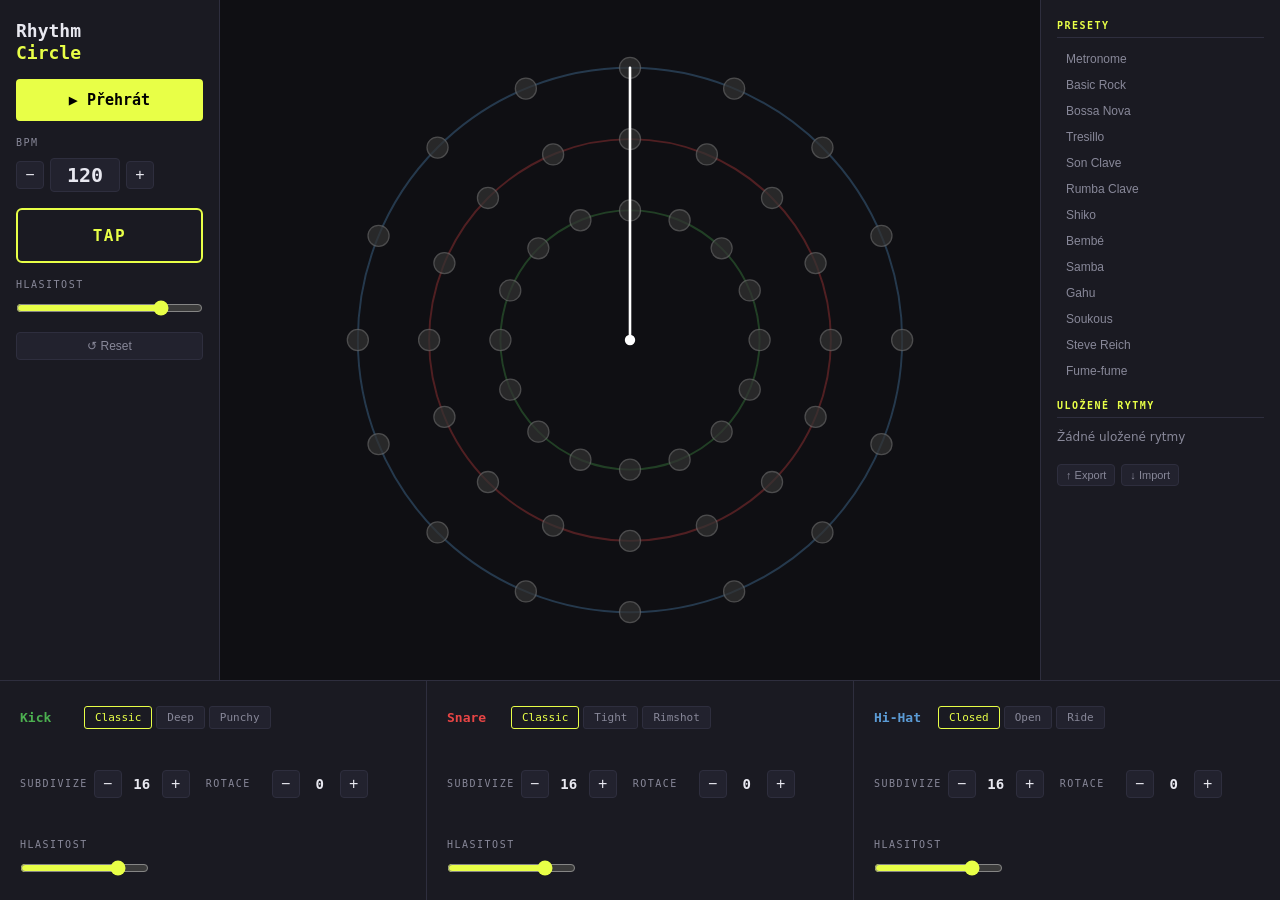
==== index.html @ 2ae98b29 "Rhythm Circle 1.0.0" ====
<!DOCTYPE html>
<html lang="cs">
<head>
  <meta charset="UTF-8">
  <meta name="viewport" content="width=device-width, initial-scale=1.0">
  <title>Rhythm Circle</title>
  <link rel="stylesheet" href="style.css">
</head>
<body>

<div id="app">

  <!-- THREE-COLUMN LAYOUT -->
  <div id="main-layout">

    <!-- LEFT PANEL -->
    <aside id="left-panel">
      <h1 class="app-title">Rhythm<br><span>Circle</span></h1>

      <button id="btn-play-stop" class="btn-primary btn-large">▶ Přehrát</button>

      <div class="control-group">
        <label class="control-label">BPM</label>
        <div class="bpm-row">
          <button id="btn-bpm-minus" class="btn-icon">−</button>
          <input id="bpm-input" type="number" min="20" max="300" value="120">
          <button id="btn-bpm-plus" class="btn-icon">+</button>
        </div>
      </div>

      <button id="btn-tap" class="btn-tap">TAP</button>

      <div class="control-group">
        <label class="control-label">Hlasitost</label>
        <input id="master-volume" type="range" min="0" max="1" step="0.01" value="0.8">
      </div>

      <button id="btn-reset" class="btn-secondary">↺ Reset</button>
    </aside>

    <!-- CENTER: SVG SEQUENCER -->
    <main id="sequencer-area">
      <svg id="sequencer-svg" viewBox="0 0 500 500" xmlns="http://www.w3.org/2000/svg"
           role="application" aria-label="Cirkulární sekvencer">

        <!-- Track circles -->
        <g id="circle-tracks">
          <circle cx="250" cy="250" r="210" class="track-circle track-hihat"/>
          <circle cx="250" cy="250" r="155" class="track-circle track-snare"/>
          <circle cx="250" cy="250" r="100" class="track-circle track-kick"/>
        </g>

        <!-- Beat node groups (populated by JS) -->
        <g id="beats-hihat" class="beats-group"></g>
        <g id="beats-snare" class="beats-group"></g>
        <g id="beats-kick" class="beats-group"></g>

        <!-- Playhead -->
        <line id="playhead" x1="250" y1="250" x2="250" y2="40"
              stroke="white" stroke-width="2" stroke-linecap="round"/>
        <circle cx="250" cy="250" r="4" fill="white"/>

      </svg>
    </main>

    <!-- RIGHT PANEL -->
    <aside id="right-panel">
      <section class="panel-section">
        <h2 class="panel-heading">Presety</h2>
        <div id="presets-list"></div>
      </section>

      <section class="panel-section">
        <h2 class="panel-heading">Uložené rytmy</h2>
        <div id="saved-rhythms-list"></div>
        <div class="import-export-row">
          <button id="btn-export" class="btn-secondary btn-sm">↑ Export</button>
          <button id="btn-import" class="btn-secondary btn-sm">↓ Import</button>
          <input id="import-file" type="file" accept=".json" style="display:none">
        </div>
      </section>
    </aside>

  </div><!-- /main-layout -->

  <!-- BOTTOM PANEL: INSTRUMENT CONTROLS -->
  <div id="bottom-panel">
    <div id="instrument-tabs">
      <button id="tab-kick"  class="tab-btn tab-active" data-target="panel-kick">Kick</button>
      <button id="tab-snare" class="tab-btn" data-target="panel-snare">Snare</button>
      <button id="tab-hihat" class="tab-btn" data-target="panel-hihat">Hi-Hat</button>
    </div>

    <div id="instrument-panels">

      <div id="panel-kick"  class="instrument-panel panel-active" data-instrument="kick">
        <h3 class="inst-name inst-kick">Kick</h3>
        <div class="sound-selector">
          <button id="kick-sound-0" class="btn-sound sound-active" data-index="0">Classic</button>
          <button id="kick-sound-1" class="btn-sound" data-index="1">Deep</button>
          <button id="kick-sound-2" class="btn-sound" data-index="2">Punchy</button>
        </div>
        <div class="subdiv-row">
          <span class="control-label">Subdivize</span>
          <button id="kick-subs-minus" class="btn-icon">−</button>
          <span id="kick-subs-display" class="num-display">16</span>
          <button id="kick-subs-plus"  class="btn-icon">+</button>
        </div>
        <div class="subdiv-row">
          <span class="control-label">Rotace</span>
          <button id="kick-rot-minus" class="btn-icon">−</button>
          <span id="kick-rot-display" class="num-display">0</span>
          <button id="kick-rot-plus"  class="btn-icon">+</button>
        </div>
        <div class="control-group">
          <label class="control-label">Hlasitost</label>
          <input id="kick-volume" type="range" min="0" max="1" step="0.01" value="0.8">
        </div>
      </div>

      <div id="panel-snare" class="instrument-panel" data-instrument="snare">
        <h3 class="inst-name inst-snare">Snare</h3>
        <div class="sound-selector">
          <button id="snare-sound-0" class="btn-sound sound-active" data-index="0">Classic</button>
          <button id="snare-sound-1" class="btn-sound" data-index="1">Tight</button>
          <button id="snare-sound-2" class="btn-sound" data-index="2">Rimshot</button>
        </div>
        <div class="subdiv-row">
          <span class="control-label">Subdivize</span>
          <button id="snare-subs-minus" class="btn-icon">−</button>
          <span id="snare-subs-display" class="num-display">16</span>
          <button id="snare-subs-plus"  class="btn-icon">+</button>
        </div>
        <div class="subdiv-row">
          <span class="control-label">Rotace</span>
          <button id="snare-rot-minus" class="btn-icon">−</button>
          <span id="snare-rot-display" class="num-display">0</span>
          <button id="snare-rot-plus"  class="btn-icon">+</button>
        </div>
        <div class="control-group">
          <label class="control-label">Hlasitost</label>
          <input id="snare-volume" type="range" min="0" max="1" step="0.01" value="0.8">
        </div>
      </div>

      <div id="panel-hihat" class="instrument-panel" data-instrument="hihat">
        <h3 class="inst-name inst-hihat">Hi-Hat</h3>
        <div class="sound-selector">
          <button id="hihat-sound-0" class="btn-sound sound-active" data-index="0">Closed</button>
          <button id="hihat-sound-1" class="btn-sound" data-index="1">Open</button>
          <button id="hihat-sound-2" class="btn-sound" data-index="2">Ride</button>
        </div>
        <div class="subdiv-row">
          <span class="control-label">Subdivize</span>
          <button id="hihat-subs-minus" class="btn-icon">−</button>
          <span id="hihat-subs-display" class="num-display">16</span>
          <button id="hihat-subs-plus"  class="btn-icon">+</button>
        </div>
        <div class="subdiv-row">
          <span class="control-label">Rotace</span>
          <button id="hihat-rot-minus" class="btn-icon">−</button>
          <span id="hihat-rot-display" class="num-display">0</span>
          <button id="hihat-rot-plus"  class="btn-icon">+</button>
        </div>
        <div class="control-group">
          <label class="control-label">Hlasitost</label>
          <input id="hihat-volume" type="range" min="0" max="1" step="0.01" value="0.8">
        </div>
      </div>

    </div><!-- /instrument-panels -->
  </div><!-- /bottom-panel -->

</div><!-- /app -->

<!-- TOAST CONTAINER -->
<div id="toast-container" aria-live="polite"></div>

<!-- SAVE MODAL -->
<div id="save-modal" class="modal" role="dialog" aria-modal="true" aria-label="Uložit rytmus" hidden>
  <div class="modal-box">
    <h2 class="modal-title">Uložit rytmus</h2>
    <input id="save-modal-name" type="text" placeholder="Název rytmu" autocomplete="off">
    <div class="modal-actions">
      <button id="save-modal-cancel" class="btn-secondary">Zrušit</button>
      <button id="save-modal-confirm" class="btn-primary">Uložit</button>
    </div>
  </div>
</div>

<!-- CONFIRM MODAL -->
<div id="confirm-modal" class="modal" role="dialog" aria-modal="true" hidden>
  <div class="modal-box">
    <p id="confirm-modal-message"></p>
    <div class="modal-actions">
      <button id="confirm-modal-cancel" class="btn-secondary">Zrušit</button>
      <button id="confirm-modal-ok" class="btn-danger">Potvrdit</button>
    </div>
  </div>
</div>

<script src="app.js"></script>
</body>
</html>
---- style.css ----
/* === CSS Custom Properties === */
:root {
  --bg: #0f0f13;
  --surface: #1a1a22;
  --surface2: #22222e;
  --border: #2e2e3e;
  --accent: #e8ff47;
  --accent2: #ff6b6b;
  --accent3: #47d4ff;
  --text: #e8e8f0;
  --text-muted: #888899;

  --kick-color: #4caf50;
  --snare-color: #e84545;
  --hihat-color: #5b9bd5;

  --left-panel-w: 220px;
  --right-panel-w: 240px;
  --bottom-panel-h: 220px;
  --font-mono: 'Space Mono', monospace;
  --font-sans: 'DM Sans', system-ui, sans-serif;
}

* { box-sizing: border-box; margin: 0; padding: 0; }

body {
  background: var(--bg);
  color: var(--text);
  font-family: var(--font-sans);
  font-size: 14px;
  height: 100vh;
  overflow: hidden;
  display: flex;
  flex-direction: column;
}

/* === LAYOUT === */
#app {
  display: flex;
  flex-direction: column;
  height: 100vh;
  overflow: hidden;
}

#main-layout {
  display: grid;
  grid-template-columns: var(--left-panel-w) 1fr var(--right-panel-w);
  flex: 1;
  min-height: 0;
  overflow: hidden;
}

#left-panel, #right-panel {
  background: var(--surface);
  border-right: 1px solid var(--border);
  padding: 20px 16px;
  overflow-y: auto;
  display: flex;
  flex-direction: column;
  gap: 16px;
}

#right-panel {
  border-right: none;
  border-left: 1px solid var(--border);
}

#sequencer-area {
  display: flex;
  align-items: center;
  justify-content: center;
  padding: 16px;
  overflow: hidden;
}

#sequencer-svg {
  max-width: 100%;
  max-height: 100%;
  aspect-ratio: 1;
}

/* === BOTTOM PANEL === */
#bottom-panel {
  background: var(--surface);
  border-top: 1px solid var(--border);
  height: var(--bottom-panel-h);
  display: flex;
  flex-direction: column;
  flex-shrink: 0;
}

#instrument-tabs {
  display: flex;
  border-bottom: 1px solid var(--border);
  flex-shrink: 0;
}

.tab-btn {
  flex: 1;
  padding: 8px;
  background: transparent;
  border: none;
  color: var(--text-muted);
  cursor: pointer;
  font-family: var(--font-mono);
  font-size: 12px;
  letter-spacing: 0.05em;
  border-bottom: 2px solid transparent;
  transition: color 0.2s, border-color 0.2s;
}
.tab-btn.tab-active { color: var(--text); border-bottom-color: var(--accent); }
.tab-btn:hover { color: var(--text); }

#instrument-panels {
  flex: 1;
  overflow: hidden;
  position: relative;
}

.instrument-panel {
  display: none;
  padding: 12px 20px;
  gap: 16px;
  align-items: center;
  flex-wrap: wrap;
  height: 100%;
}
.instrument-panel.panel-active { display: flex; }

/* Desktop: show all 3 panels side by side */
@media (min-width: 1024px) {
  #instrument-tabs { display: none; }
  #instrument-panels { display: flex; }
  .instrument-panel { display: flex; flex: 1; border-right: 1px solid var(--border); }
  .instrument-panel:last-child { border-right: none; }
}

/* === SVG ELEMENTS === */
.track-circle {
  fill: none;
  stroke-width: 1.5;
  opacity: 0.3;
}
.track-kick  { stroke: var(--kick-color); }
.track-snare { stroke: var(--snare-color); }
.track-hihat { stroke: var(--hihat-color); }

/* Beat nodes drawn by JS as <circle> with class .beat-node */
/* Flash effect is implemented via direct SVG attribute manipulation in JS (not CSS animation)
   for reliable cross-browser behavior on SVG elements. */
.beat-node {
  cursor: pointer;
}

#playhead {
  pointer-events: none;
}

/* === CONTROLS === */
.app-title {
  font-family: var(--font-mono);
  font-size: 18px;
  font-weight: 700;
  line-height: 1.2;
  color: var(--text);
}
.app-title span { color: var(--accent); }

.control-label {
  font-family: var(--font-mono);
  font-size: 10px;
  letter-spacing: 0.15em;
  text-transform: uppercase;
  color: var(--text-muted);
  display: block;
  margin-bottom: 6px;
}

.control-group { display: flex; flex-direction: column; gap: 4px; }

.bpm-row {
  display: flex;
  align-items: center;
  gap: 6px;
}

#bpm-input {
  background: var(--surface2);
  border: 1px solid var(--border);
  color: var(--text);
  font-family: var(--font-mono);
  font-size: 20px;
  font-weight: 700;
  text-align: center;
  width: 70px;
  padding: 4px;
  border-radius: 4px;
  -moz-appearance: textfield;
}
#bpm-input::-webkit-inner-spin-button { display: none; }
#bpm-input:focus { outline: 2px solid var(--accent); border-color: transparent; }

.btn-icon {
  background: var(--surface2);
  border: 1px solid var(--border);
  color: var(--text);
  width: 28px;
  height: 28px;
  border-radius: 4px;
  cursor: pointer;
  font-size: 16px;
  display: flex;
  align-items: center;
  justify-content: center;
  transition: background 0.15s;
}
.btn-icon:hover { background: var(--border); }

button { cursor: pointer; }

.btn-primary {
  background: var(--accent);
  color: #000;
  border: none;
  border-radius: 4px;
  font-family: var(--font-mono);
  font-weight: 700;
  font-size: 13px;
  padding: 8px 16px;
  transition: opacity 0.15s;
}
.btn-primary:hover { opacity: 0.85; }
.btn-primary.btn-large { padding: 12px; width: 100%; font-size: 15px; }
.btn-primary.playing { background: var(--accent2); }

.btn-secondary {
  background: var(--surface2);
  border: 1px solid var(--border);
  color: var(--text-muted);
  border-radius: 4px;
  font-size: 12px;
  padding: 6px 12px;
  transition: color 0.15s, border-color 0.15s;
}
.btn-secondary:hover { color: var(--text); border-color: var(--text-muted); }
.btn-secondary.btn-sm { padding: 4px 8px; font-size: 11px; }

.btn-danger {
  background: var(--accent2);
  color: #fff;
  border: none;
  border-radius: 4px;
  font-size: 13px;
  padding: 6px 14px;
}

.btn-tap {
  background: transparent;
  border: 2px solid var(--accent);
  color: var(--accent);
  font-family: var(--font-mono);
  font-weight: 700;
  font-size: 16px;
  padding: 16px;
  border-radius: 6px;
  width: 100%;
  transition: transform 0.1s, background 0.1s;
  letter-spacing: 0.1em;
}
.btn-tap:hover { background: rgba(232,255,71,0.08); }
.btn-tap.tapping {
  transform: scale(1.05);
  background: rgba(232,255,71,0.15);
}

input[type="range"] {
  width: 100%;
  accent-color: var(--accent);
}

/* === INSTRUMENT PANEL === */
.inst-name {
  font-family: var(--font-mono);
  font-size: 13px;
  font-weight: 700;
  min-width: 48px;
}
.inst-kick  { color: var(--kick-color); }
.inst-snare { color: var(--snare-color); }
.inst-hihat { color: var(--hihat-color); }

.sound-selector { display: flex; gap: 4px; }

.btn-sound {
  background: var(--surface2);
  border: 1px solid var(--border);
  color: var(--text-muted);
  padding: 4px 10px;
  border-radius: 3px;
  font-size: 11px;
  font-family: var(--font-mono);
  transition: all 0.15s;
}
.btn-sound.sound-active {
  background: var(--surface);
  border-color: var(--accent);
  color: var(--accent);
}

.subdiv-row {
  display: flex;
  align-items: center;
  gap: 6px;
}
.subdiv-row .control-label { margin: 0; min-width: 60px; }

.num-display {
  font-family: var(--font-mono);
  font-size: 14px;
  font-weight: 700;
  min-width: 28px;
  text-align: center;
  color: var(--text);
}

/* === RIGHT PANEL === */
.panel-section { display: flex; flex-direction: column; gap: 8px; }
.panel-heading {
  font-family: var(--font-mono);
  font-size: 10px;
  letter-spacing: 0.15em;
  text-transform: uppercase;
  color: var(--accent);
  padding-bottom: 6px;
  border-bottom: 1px solid var(--border);
}

.preset-btn {
  display: block;
  width: 100%;
  text-align: left;
  background: transparent;
  border: 1px solid transparent;
  border-radius: 3px;
  color: var(--text-muted);
  font-size: 12px;
  padding: 5px 8px;
  transition: all 0.15s;
}
.preset-btn:hover { background: var(--surface2); color: var(--text); border-color: var(--border); }
.preset-btn.active { background: var(--surface2); border-color: var(--accent); color: var(--accent); }

.saved-rhythm-item {
  display: flex;
  align-items: center;
  gap: 4px;
  padding: 4px 0;
  border-bottom: 1px solid var(--border);
}
.saved-rhythm-name {
  flex: 1;
  font-size: 12px;
  color: var(--text-muted);
  cursor: pointer;
  overflow: hidden;
  text-overflow: ellipsis;
  white-space: nowrap;
}
.saved-rhythm-name:hover { color: var(--text); }
.btn-delete-rhythm {
  background: transparent;
  border: none;
  color: var(--accent2);
  font-size: 14px;
  padding: 2px 4px;
  opacity: 0.6;
}
.btn-delete-rhythm:hover { opacity: 1; }

.import-export-row {
  display: flex;
  gap: 6px;
  margin-top: 8px;
}

/* === TOASTS === */
#toast-container {
  position: fixed;
  bottom: 20px;
  right: 20px;
  display: flex;
  flex-direction: column;
  gap: 8px;
  z-index: 1000;
  pointer-events: none;
}

.toast {
  background: var(--surface2);
  border: 1px solid var(--border);
  border-left: 3px solid var(--accent);
  padding: 10px 16px;
  border-radius: 4px;
  font-size: 13px;
  color: var(--text);
  animation: toast-in 0.2s ease-out;
  pointer-events: auto;
}
.toast.error { border-left-color: var(--accent2); }
.toast.warn  { border-left-color: #ffaa00; }
@keyframes toast-in {
  from { opacity: 0; transform: translateX(20px); }
  to   { opacity: 1; transform: translateX(0); }
}

/* === MODALS === */
.modal {
  position: fixed;
  inset: 0;
  background: rgba(0,0,0,0.6);
  display: flex;
  align-items: center;
  justify-content: center;
  z-index: 900;
}
.modal[hidden] { display: none; }

.modal-box {
  background: var(--surface);
  border: 1px solid var(--border);
  border-radius: 6px;
  padding: 24px 28px;
  min-width: 320px;
  display: flex;
  flex-direction: column;
  gap: 16px;
}
.modal-title {
  font-family: var(--font-mono);
  font-size: 14px;
  font-weight: 700;
  color: var(--text);
}
.modal-box input[type="text"] {
  background: var(--surface2);
  border: 1px solid var(--border);
  color: var(--text);
  padding: 8px 12px;
  border-radius: 4px;
  font-size: 14px;
  width: 100%;
}
.modal-box input[type="text"]:focus {
  outline: 2px solid var(--accent);
  border-color: transparent;
}
.modal-actions { display: flex; justify-content: flex-end; gap: 8px; }

/* === FOCUS VISIBLE === */
:focus-visible {
  outline: 2px solid var(--accent);
  outline-offset: 2px;
}

/* === RESPONSIVE: MOBILE / TABLET === */
@media (max-width: 1023px) {
  body { overflow: auto; }
  #app { height: auto; min-height: 100vh; }

  #main-layout {
    grid-template-columns: 1fr;
    grid-template-rows: auto auto auto;
  }

  #left-panel {
    flex-direction: row;
    flex-wrap: wrap;
    border-right: none;
    border-bottom: 1px solid var(--border);
    padding: 12px;
    gap: 12px;
  }

  #right-panel {
    border-left: none;
    border-top: 1px solid var(--border);
    flex-direction: row;
    flex-wrap: wrap;
    padding: 12px;
    gap: 12px;
  }

  #sequencer-area { padding: 12px; }

  #bottom-panel { height: auto; }

  .instrument-panel { flex-direction: column; align-items: flex-start; }
}
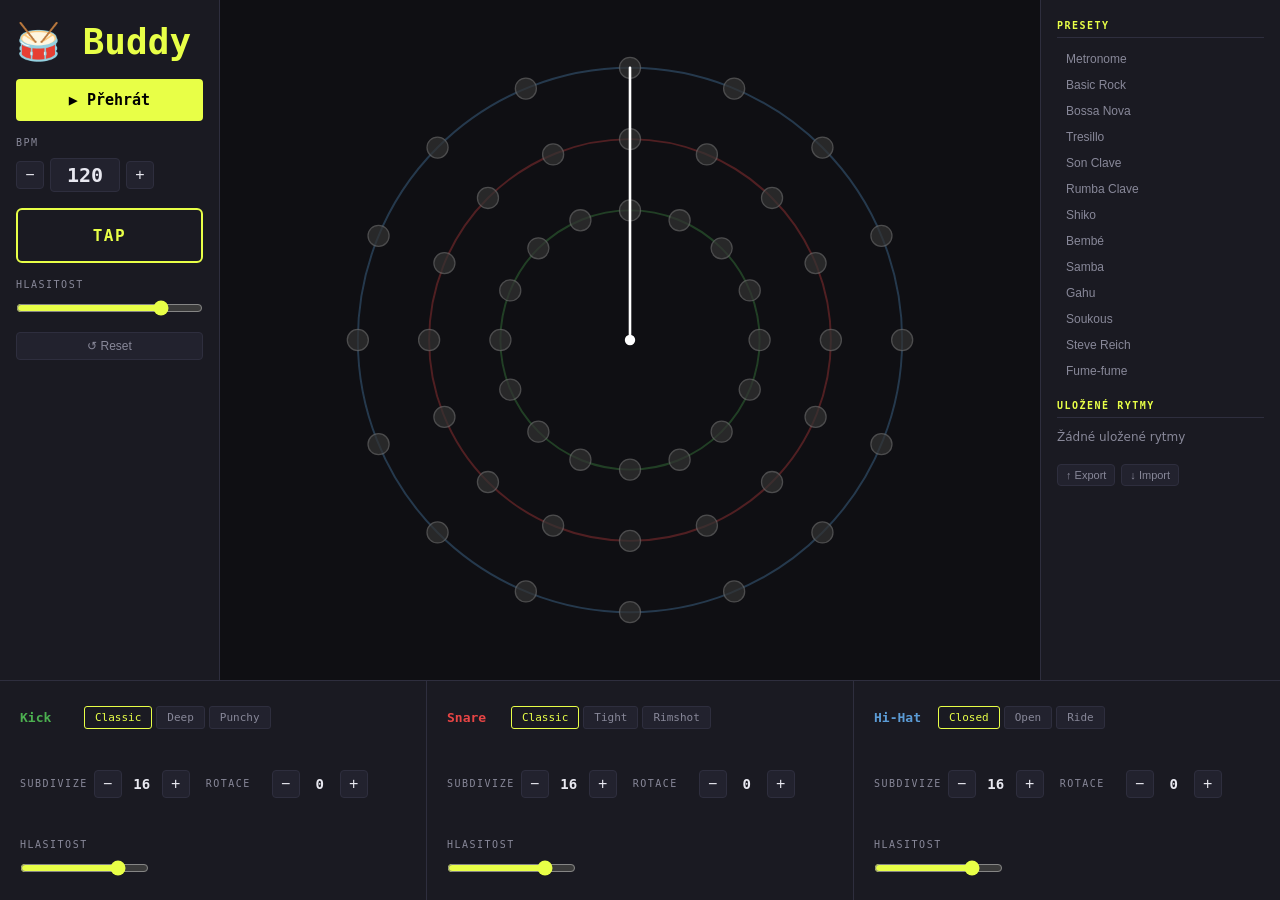
==== commit 4719f79f: "Buddy" ====
--- a/index.html
+++ b/index.html
@@ -1,204 +1,207 @@
 <!DOCTYPE html>
 <html lang="cs">
-<head>
-  <meta charset="UTF-8">
-  <meta name="viewport" content="width=device-width, initial-scale=1.0">
-  <title>Rhythm Circle</title>
-  <link rel="stylesheet" href="style.css">
-</head>
-<body>
-
-<div id="app">
-
-  <!-- THREE-COLUMN LAYOUT -->
-  <div id="main-layout">
-
-    <!-- LEFT PANEL -->
-    <aside id="left-panel">
-      <h1 class="app-title">Rhythm<br><span>Circle</span></h1>
-
-      <button id="btn-play-stop" class="btn-primary btn-large">▶ Přehrát</button>
-
-      <div class="control-group">
-        <label class="control-label">BPM</label>
-        <div class="bpm-row">
-          <button id="btn-bpm-minus" class="btn-icon">−</button>
-          <input id="bpm-input" type="number" min="20" max="300" value="120">
-          <button id="btn-bpm-plus" class="btn-icon">+</button>
+
+  <head>
+    <meta charset="UTF-8">
+    <meta name="viewport" content="width=device-width, initial-scale=1.0">
+    <title>🥁 Buddy</title>
+    <link rel="stylesheet" href="style.css">
+  </head>
+
+  <body>
+
+    <div id="app">
+
+      <!-- THREE-COLUMN LAYOUT -->
+      <div id="main-layout">
+
+        <!-- LEFT PANEL -->
+        <aside id="left-panel">
+          <h1 class="app-title">🥁 <span>Buddy</span></h1>
+
+          <button id="btn-play-stop" class="btn-primary btn-large">▶ Přehrát</button>
+
+          <div class="control-group">
+            <label class="control-label">BPM</label>
+            <div class="bpm-row">
+              <button id="btn-bpm-minus" class="btn-icon">−</button>
+              <input id="bpm-input" type="number" min="20" max="300" value="120">
+              <button id="btn-bpm-plus" class="btn-icon">+</button>
+            </div>
+          </div>
+
+          <button id="btn-tap" class="btn-tap">TAP</button>
+
+          <div class="control-group">
+            <label class="control-label">Hlasitost</label>
+            <input id="master-volume" type="range" min="0" max="1" step="0.01" value="0.8">
+          </div>
+
+          <button id="btn-reset" class="btn-secondary">↺ Reset</button>
+        </aside>
+
+        <!-- CENTER: SVG SEQUENCER -->
+        <main id="sequencer-area">
+          <svg id="sequencer-svg" viewBox="0 0 500 500" xmlns="http://www.w3.org/2000/svg" role="application"
+            aria-label="Cirkulární sekvencer">
+
+            <!-- Track circles -->
+            <g id="circle-tracks">
+              <circle cx="250" cy="250" r="210" class="track-circle track-hihat" />
+              <circle cx="250" cy="250" r="155" class="track-circle track-snare" />
+              <circle cx="250" cy="250" r="100" class="track-circle track-kick" />
+            </g>
+
+            <!-- Beat node groups (populated by JS) -->
+            <g id="beats-hihat" class="beats-group"></g>
+            <g id="beats-snare" class="beats-group"></g>
+            <g id="beats-kick" class="beats-group"></g>
+
+            <!-- Playhead -->
+            <line id="playhead" x1="250" y1="250" x2="250" y2="40" stroke="white" stroke-width="2"
+              stroke-linecap="round" />
+            <circle cx="250" cy="250" r="4" fill="white" />
+
+          </svg>
+        </main>
+
+        <!-- RIGHT PANEL -->
+        <aside id="right-panel">
+          <section class="panel-section">
+            <h2 class="panel-heading">Presety</h2>
+            <div id="presets-list"></div>
+          </section>
+
+          <section class="panel-section">
+            <h2 class="panel-heading">Uložené rytmy</h2>
+            <div id="saved-rhythms-list"></div>
+            <div class="import-export-row">
+              <button id="btn-export" class="btn-secondary btn-sm">↑ Export</button>
+              <button id="btn-import" class="btn-secondary btn-sm">↓ Import</button>
+              <input id="import-file" type="file" accept=".json" style="display:none">
+            </div>
+          </section>
+        </aside>
+
+      </div><!-- /main-layout -->
+
+      <!-- BOTTOM PANEL: INSTRUMENT CONTROLS -->
+      <div id="bottom-panel">
+        <div id="instrument-tabs">
+          <button id="tab-kick" class="tab-btn tab-active" data-target="panel-kick">Kick</button>
+          <button id="tab-snare" class="tab-btn" data-target="panel-snare">Snare</button>
+          <button id="tab-hihat" class="tab-btn" data-target="panel-hihat">Hi-Hat</button>
+        </div>
+
+        <div id="instrument-panels">
+
+          <div id="panel-kick" class="instrument-panel panel-active" data-instrument="kick">
+            <h3 class="inst-name inst-kick">Kick</h3>
+            <div class="sound-selector">
+              <button id="kick-sound-0" class="btn-sound sound-active" data-index="0">Classic</button>
+              <button id="kick-sound-1" class="btn-sound" data-index="1">Deep</button>
+              <button id="kick-sound-2" class="btn-sound" data-index="2">Punchy</button>
+            </div>
+            <div class="subdiv-row">
+              <span class="control-label">Subdivize</span>
+              <button id="kick-subs-minus" class="btn-icon">−</button>
+              <span id="kick-subs-display" class="num-display">16</span>
+              <button id="kick-subs-plus" class="btn-icon">+</button>
+            </div>
+            <div class="subdiv-row">
+              <span class="control-label">Rotace</span>
+              <button id="kick-rot-minus" class="btn-icon">−</button>
+              <span id="kick-rot-display" class="num-display">0</span>
+              <button id="kick-rot-plus" class="btn-icon">+</button>
+            </div>
+            <div class="control-group">
+              <label class="control-label">Hlasitost</label>
+              <input id="kick-volume" type="range" min="0" max="1" step="0.01" value="0.8">
+            </div>
+          </div>
+
+          <div id="panel-snare" class="instrument-panel" data-instrument="snare">
+            <h3 class="inst-name inst-snare">Snare</h3>
+            <div class="sound-selector">
+              <button id="snare-sound-0" class="btn-sound sound-active" data-index="0">Classic</button>
+              <button id="snare-sound-1" class="btn-sound" data-index="1">Tight</button>
+              <button id="snare-sound-2" class="btn-sound" data-index="2">Rimshot</button>
+            </div>
+            <div class="subdiv-row">
+              <span class="control-label">Subdivize</span>
+              <button id="snare-subs-minus" class="btn-icon">−</button>
+              <span id="snare-subs-display" class="num-display">16</span>
+              <button id="snare-subs-plus" class="btn-icon">+</button>
+            </div>
+            <div class="subdiv-row">
+              <span class="control-label">Rotace</span>
+              <button id="snare-rot-minus" class="btn-icon">−</button>
+              <span id="snare-rot-display" class="num-display">0</span>
+              <button id="snare-rot-plus" class="btn-icon">+</button>
+            </div>
+            <div class="control-group">
+              <label class="control-label">Hlasitost</label>
+              <input id="snare-volume" type="range" min="0" max="1" step="0.01" value="0.8">
+            </div>
+          </div>
+
+          <div id="panel-hihat" class="instrument-panel" data-instrument="hihat">
+            <h3 class="inst-name inst-hihat">Hi-Hat</h3>
+            <div class="sound-selector">
+              <button id="hihat-sound-0" class="btn-sound sound-active" data-index="0">Closed</button>
+              <button id="hihat-sound-1" class="btn-sound" data-index="1">Open</button>
+              <button id="hihat-sound-2" class="btn-sound" data-index="2">Ride</button>
+            </div>
+            <div class="subdiv-row">
+              <span class="control-label">Subdivize</span>
+              <button id="hihat-subs-minus" class="btn-icon">−</button>
+              <span id="hihat-subs-display" class="num-display">16</span>
+              <button id="hihat-subs-plus" class="btn-icon">+</button>
+            </div>
+            <div class="subdiv-row">
+              <span class="control-label">Rotace</span>
+              <button id="hihat-rot-minus" class="btn-icon">−</button>
+              <span id="hihat-rot-display" class="num-display">0</span>
+              <button id="hihat-rot-plus" class="btn-icon">+</button>
+            </div>
+            <div class="control-group">
+              <label class="control-label">Hlasitost</label>
+              <input id="hihat-volume" type="range" min="0" max="1" step="0.01" value="0.8">
+            </div>
+          </div>
+
+        </div><!-- /instrument-panels -->
+      </div><!-- /bottom-panel -->
+
+    </div><!-- /app -->
+
+    <!-- TOAST CONTAINER -->
+    <div id="toast-container" aria-live="polite"></div>
+
+    <!-- SAVE MODAL -->
+    <div id="save-modal" class="modal" role="dialog" aria-modal="true" aria-label="Uložit rytmus" hidden>
+      <div class="modal-box">
+        <h2 class="modal-title">Uložit rytmus</h2>
+        <input id="save-modal-name" type="text" placeholder="Název rytmu" autocomplete="off">
+        <div class="modal-actions">
+          <button id="save-modal-cancel" class="btn-secondary">Zrušit</button>
+          <button id="save-modal-confirm" class="btn-primary">Uložit</button>
         </div>
       </div>
-
-      <button id="btn-tap" class="btn-tap">TAP</button>
-
-      <div class="control-group">
-        <label class="control-label">Hlasitost</label>
-        <input id="master-volume" type="range" min="0" max="1" step="0.01" value="0.8">
-      </div>
-
-      <button id="btn-reset" class="btn-secondary">↺ Reset</button>
-    </aside>
-
-    <!-- CENTER: SVG SEQUENCER -->
-    <main id="sequencer-area">
-      <svg id="sequencer-svg" viewBox="0 0 500 500" xmlns="http://www.w3.org/2000/svg"
-           role="application" aria-label="Cirkulární sekvencer">
-
-        <!-- Track circles -->
-        <g id="circle-tracks">
-          <circle cx="250" cy="250" r="210" class="track-circle track-hihat"/>
-          <circle cx="250" cy="250" r="155" class="track-circle track-snare"/>
-          <circle cx="250" cy="250" r="100" class="track-circle track-kick"/>
-        </g>
-
-        <!-- Beat node groups (populated by JS) -->
-        <g id="beats-hihat" class="beats-group"></g>
-        <g id="beats-snare" class="beats-group"></g>
-        <g id="beats-kick" class="beats-group"></g>
-
-        <!-- Playhead -->
-        <line id="playhead" x1="250" y1="250" x2="250" y2="40"
-              stroke="white" stroke-width="2" stroke-linecap="round"/>
-        <circle cx="250" cy="250" r="4" fill="white"/>
-
-      </svg>
-    </main>
-
-    <!-- RIGHT PANEL -->
-    <aside id="right-panel">
-      <section class="panel-section">
-        <h2 class="panel-heading">Presety</h2>
-        <div id="presets-list"></div>
-      </section>
-
-      <section class="panel-section">
-        <h2 class="panel-heading">Uložené rytmy</h2>
-        <div id="saved-rhythms-list"></div>
-        <div class="import-export-row">
-          <button id="btn-export" class="btn-secondary btn-sm">↑ Export</button>
-          <button id="btn-import" class="btn-secondary btn-sm">↓ Import</button>
-          <input id="import-file" type="file" accept=".json" style="display:none">
-        </div>
-      </section>
-    </aside>
-
-  </div><!-- /main-layout -->
-
-  <!-- BOTTOM PANEL: INSTRUMENT CONTROLS -->
-  <div id="bottom-panel">
-    <div id="instrument-tabs">
-      <button id="tab-kick"  class="tab-btn tab-active" data-target="panel-kick">Kick</button>
-      <button id="tab-snare" class="tab-btn" data-target="panel-snare">Snare</button>
-      <button id="tab-hihat" class="tab-btn" data-target="panel-hihat">Hi-Hat</button>
     </div>
 
-    <div id="instrument-panels">
-
-      <div id="panel-kick"  class="instrument-panel panel-active" data-instrument="kick">
-        <h3 class="inst-name inst-kick">Kick</h3>
-        <div class="sound-selector">
-          <button id="kick-sound-0" class="btn-sound sound-active" data-index="0">Classic</button>
-          <button id="kick-sound-1" class="btn-sound" data-index="1">Deep</button>
-          <button id="kick-sound-2" class="btn-sound" data-index="2">Punchy</button>
-        </div>
-        <div class="subdiv-row">
-          <span class="control-label">Subdivize</span>
-          <button id="kick-subs-minus" class="btn-icon">−</button>
-          <span id="kick-subs-display" class="num-display">16</span>
-          <button id="kick-subs-plus"  class="btn-icon">+</button>
-        </div>
-        <div class="subdiv-row">
-          <span class="control-label">Rotace</span>
-          <button id="kick-rot-minus" class="btn-icon">−</button>
-          <span id="kick-rot-display" class="num-display">0</span>
-          <button id="kick-rot-plus"  class="btn-icon">+</button>
-        </div>
-        <div class="control-group">
-          <label class="control-label">Hlasitost</label>
-          <input id="kick-volume" type="range" min="0" max="1" step="0.01" value="0.8">
+    <!-- CONFIRM MODAL -->
+    <div id="confirm-modal" class="modal" role="dialog" aria-modal="true" hidden>
+      <div class="modal-box">
+        <p id="confirm-modal-message"></p>
+        <div class="modal-actions">
+          <button id="confirm-modal-cancel" class="btn-secondary">Zrušit</button>
+          <button id="confirm-modal-ok" class="btn-danger">Potvrdit</button>
         </div>
       </div>
-
-      <div id="panel-snare" class="instrument-panel" data-instrument="snare">
-        <h3 class="inst-name inst-snare">Snare</h3>
-        <div class="sound-selector">
-          <button id="snare-sound-0" class="btn-sound sound-active" data-index="0">Classic</button>
-          <button id="snare-sound-1" class="btn-sound" data-index="1">Tight</button>
-          <button id="snare-sound-2" class="btn-sound" data-index="2">Rimshot</button>
-        </div>
-        <div class="subdiv-row">
-          <span class="control-label">Subdivize</span>
-          <button id="snare-subs-minus" class="btn-icon">−</button>
-          <span id="snare-subs-display" class="num-display">16</span>
-          <button id="snare-subs-plus"  class="btn-icon">+</button>
-        </div>
-        <div class="subdiv-row">
-          <span class="control-label">Rotace</span>
-          <button id="snare-rot-minus" class="btn-icon">−</button>
-          <span id="snare-rot-display" class="num-display">0</span>
-          <button id="snare-rot-plus"  class="btn-icon">+</button>
-        </div>
-        <div class="control-group">
-          <label class="control-label">Hlasitost</label>
-          <input id="snare-volume" type="range" min="0" max="1" step="0.01" value="0.8">
-        </div>
-      </div>
-
-      <div id="panel-hihat" class="instrument-panel" data-instrument="hihat">
-        <h3 class="inst-name inst-hihat">Hi-Hat</h3>
-        <div class="sound-selector">
-          <button id="hihat-sound-0" class="btn-sound sound-active" data-index="0">Closed</button>
-          <button id="hihat-sound-1" class="btn-sound" data-index="1">Open</button>
-          <button id="hihat-sound-2" class="btn-sound" data-index="2">Ride</button>
-        </div>
-        <div class="subdiv-row">
-          <span class="control-label">Subdivize</span>
-          <button id="hihat-subs-minus" class="btn-icon">−</button>
-          <span id="hihat-subs-display" class="num-display">16</span>
-          <button id="hihat-subs-plus"  class="btn-icon">+</button>
-        </div>
-        <div class="subdiv-row">
-          <span class="control-label">Rotace</span>
-          <button id="hihat-rot-minus" class="btn-icon">−</button>
-          <span id="hihat-rot-display" class="num-display">0</span>
-          <button id="hihat-rot-plus"  class="btn-icon">+</button>
-        </div>
-        <div class="control-group">
-          <label class="control-label">Hlasitost</label>
-          <input id="hihat-volume" type="range" min="0" max="1" step="0.01" value="0.8">
-        </div>
-      </div>
-
-    </div><!-- /instrument-panels -->
-  </div><!-- /bottom-panel -->
-
-</div><!-- /app -->
-
-<!-- TOAST CONTAINER -->
-<div id="toast-container" aria-live="polite"></div>
-
-<!-- SAVE MODAL -->
-<div id="save-modal" class="modal" role="dialog" aria-modal="true" aria-label="Uložit rytmus" hidden>
-  <div class="modal-box">
-    <h2 class="modal-title">Uložit rytmus</h2>
-    <input id="save-modal-name" type="text" placeholder="Název rytmu" autocomplete="off">
-    <div class="modal-actions">
-      <button id="save-modal-cancel" class="btn-secondary">Zrušit</button>
-      <button id="save-modal-confirm" class="btn-primary">Uložit</button>
     </div>
-  </div>
-</div>
-
-<!-- CONFIRM MODAL -->
-<div id="confirm-modal" class="modal" role="dialog" aria-modal="true" hidden>
-  <div class="modal-box">
-    <p id="confirm-modal-message"></p>
-    <div class="modal-actions">
-      <button id="confirm-modal-cancel" class="btn-secondary">Zrušit</button>
-      <button id="confirm-modal-ok" class="btn-danger">Potvrdit</button>
-    </div>
-  </div>
-</div>
-
-<script src="app.js"></script>
-</body>
-</html>
+
+    <script src="app.js"></script>
+  </body>
+
+</html>
--- a/style.css
+++ b/style.css
@@ -159,7 +159,7 @@
 /* === CONTROLS === */
 .app-title {
   font-family: var(--font-mono);
-  font-size: 18px;
+  font-size: 36px;
   font-weight: 700;
   line-height: 1.2;
   color: var(--text);
